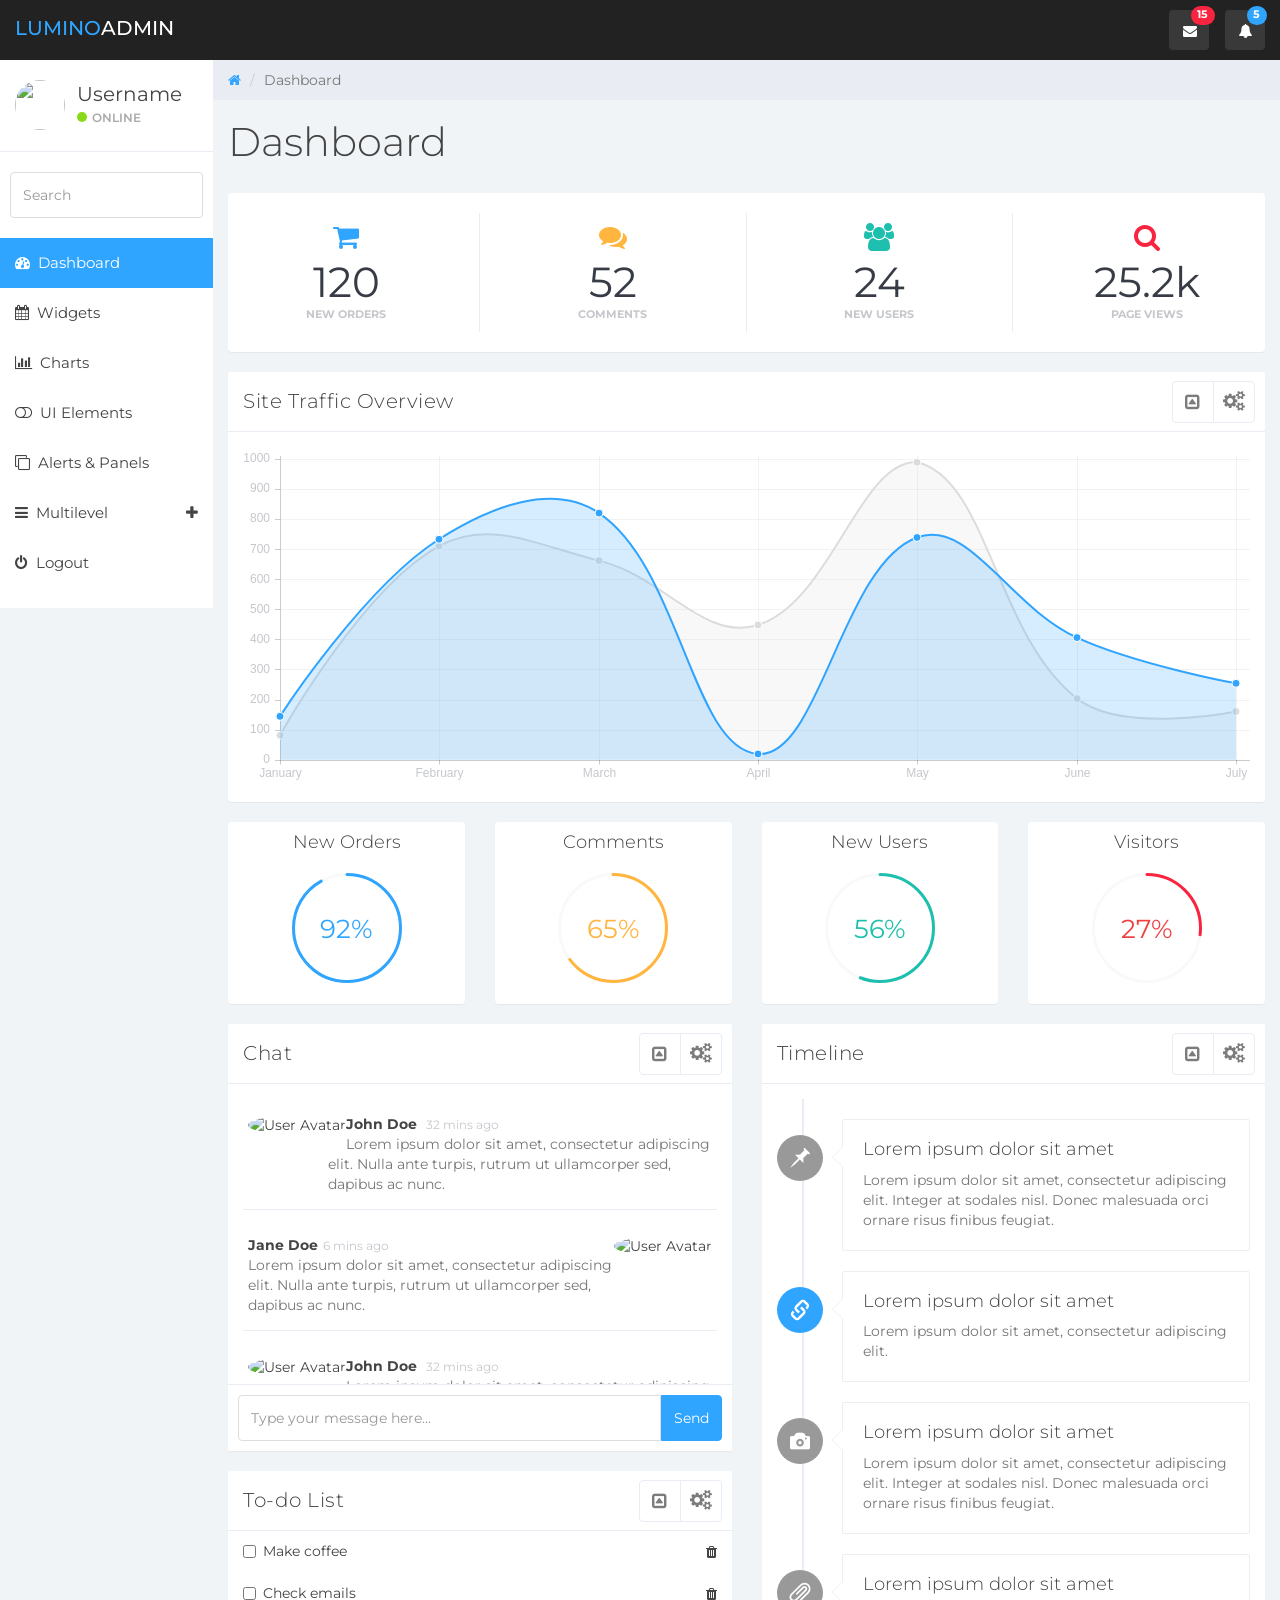
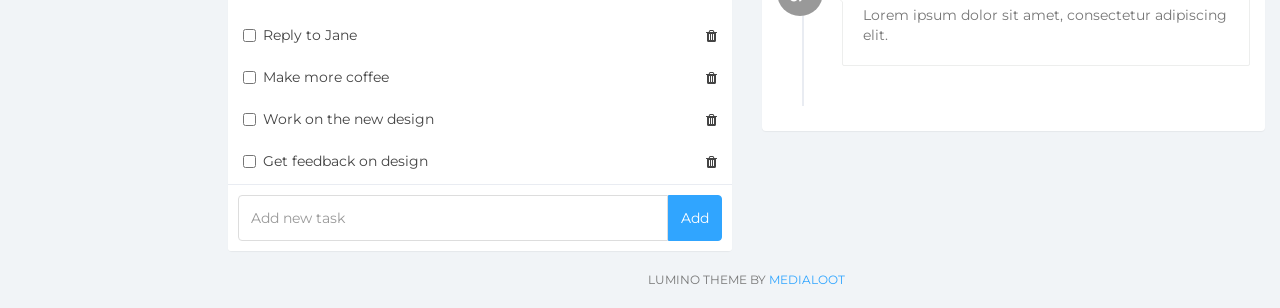
==== examples/Lumino Admin Bootstrap Template/lumino/index.html @ a5c11920 "first commit" ====
<!DOCTYPE html>
<html>
<head>
	<meta charset="utf-8">
	<meta name="viewport" content="width=device-width, initial-scale=1">
	<title>Lumino - Dashboard</title>
	<link href="css/bootstrap.min.css" rel="stylesheet">
	<link href="css/font-awesome.min.css" rel="stylesheet">
	<link href="css/datepicker3.css" rel="stylesheet">
	<link href="css/styles.css" rel="stylesheet">
	
	<!--Custom Font-->
	<link href="https://fonts.googleapis.com/css?family=Montserrat:300,300i,400,400i,500,500i,600,600i,700,700i" rel="stylesheet">
	<!--[if lt IE 9]>
	<script src="js/html5shiv.js"></script>
	<script src="js/respond.min.js"></script>
	<![endif]-->
</head>
<body>
	<nav class="navbar navbar-custom navbar-fixed-top" role="navigation">
		<div class="container-fluid">
			<div class="navbar-header">
				<button type="button" class="navbar-toggle collapsed" data-toggle="collapse" data-target="#sidebar-collapse"><span class="sr-only">Toggle navigation</span>
					<span class="icon-bar"></span>
					<span class="icon-bar"></span>
					<span class="icon-bar"></span></button>
				<a class="navbar-brand" href="#"><span>Lumino</span>Admin</a>
				<ul class="nav navbar-top-links navbar-right">
					<li class="dropdown"><a class="dropdown-toggle count-info" data-toggle="dropdown" href="#">
						<em class="fa fa-envelope"></em><span class="label label-danger">15</span>
					</a>
						<ul class="dropdown-menu dropdown-messages">
							<li>
								<div class="dropdown-messages-box"><a href="profile.html" class="pull-left">
									<img alt="image" class="img-circle" src="http://placehold.it/40/30a5ff/fff">
									</a>
									<div class="message-body"><small class="pull-right">3 mins ago</small>
										<a href="#"><strong>John Doe</strong> commented on <strong>your photo</strong>.</a>
									<br /><small class="text-muted">1:24 pm - 25/03/2015</small></div>
								</div>
							</li>
							<li class="divider"></li>
							<li>
								<div class="dropdown-messages-box"><a href="profile.html" class="pull-left">
									<img alt="image" class="img-circle" src="http://placehold.it/40/30a5ff/fff">
									</a>
									<div class="message-body"><small class="pull-right">1 hour ago</small>
										<a href="#">New message from <strong>Jane Doe</strong>.</a>
									<br /><small class="text-muted">12:27 pm - 25/03/2015</small></div>
								</div>
							</li>
							<li class="divider"></li>
							<li>
								<div class="all-button"><a href="#">
									<em class="fa fa-inbox"></em> <strong>All Messages</strong>
								</a></div>
							</li>
						</ul>
					</li>
					<li class="dropdown"><a class="dropdown-toggle count-info" data-toggle="dropdown" href="#">
						<em class="fa fa-bell"></em><span class="label label-info">5</span>
					</a>
						<ul class="dropdown-menu dropdown-alerts">
							<li><a href="#">
								<div><em class="fa fa-envelope"></em> 1 New Message
									<span class="pull-right text-muted small">3 mins ago</span></div>
							</a></li>
							<li class="divider"></li>
							<li><a href="#">
								<div><em class="fa fa-heart"></em> 12 New Likes
									<span class="pull-right text-muted small">4 mins ago</span></div>
							</a></li>
							<li class="divider"></li>
							<li><a href="#">
								<div><em class="fa fa-user"></em> 5 New Followers
									<span class="pull-right text-muted small">4 mins ago</span></div>
							</a></li>
						</ul>
					</li>
				</ul>
			</div>
		</div><!-- /.container-fluid -->
	</nav>
	<div id="sidebar-collapse" class="col-sm-3 col-lg-2 sidebar">
		<div class="profile-sidebar">
			<div class="profile-userpic">
				<img src="http://placehold.it/50/30a5ff/fff" class="img-responsive" alt="">
			</div>
			<div class="profile-usertitle">
				<div class="profile-usertitle-name">Username</div>
				<div class="profile-usertitle-status"><span class="indicator label-success"></span>Online</div>
			</div>
			<div class="clear"></div>
		</div>
		<div class="divider"></div>
		<form role="search">
			<div class="form-group">
				<input type="text" class="form-control" placeholder="Search">
			</div>
		</form>
		<ul class="nav menu">
			<li class="active"><a href="index.html"><em class="fa fa-dashboard">&nbsp;</em> Dashboard</a></li>
			<li><a href="widgets.html"><em class="fa fa-calendar">&nbsp;</em> Widgets</a></li>
			<li><a href="charts.html"><em class="fa fa-bar-chart">&nbsp;</em> Charts</a></li>
			<li><a href="elements.html"><em class="fa fa-toggle-off">&nbsp;</em> UI Elements</a></li>
			<li><a href="panels.html"><em class="fa fa-clone">&nbsp;</em> Alerts &amp; Panels</a></li>
			<li class="parent "><a data-toggle="collapse" href="#sub-item-1">
				<em class="fa fa-navicon">&nbsp;</em> Multilevel <span data-toggle="collapse" href="#sub-item-1" class="icon pull-right"><em class="fa fa-plus"></em></span>
				</a>
				<ul class="children collapse" id="sub-item-1">
					<li><a class="" href="#">
						<span class="fa fa-arrow-right">&nbsp;</span> Sub Item 1
					</a></li>
					<li><a class="" href="#">
						<span class="fa fa-arrow-right">&nbsp;</span> Sub Item 2
					</a></li>
					<li><a class="" href="#">
						<span class="fa fa-arrow-right">&nbsp;</span> Sub Item 3
					</a></li>
				</ul>
			</li>
			<li><a href="login.html"><em class="fa fa-power-off">&nbsp;</em> Logout</a></li>
		</ul>
	</div><!--/.sidebar-->
		
	<div class="col-sm-9 col-sm-offset-3 col-lg-10 col-lg-offset-2 main">
		<div class="row">
			<ol class="breadcrumb">
				<li><a href="#">
					<em class="fa fa-home"></em>
				</a></li>
				<li class="active">Dashboard</li>
			</ol>
		</div><!--/.row-->
		
		<div class="row">
			<div class="col-lg-12">
				<h1 class="page-header">Dashboard</h1>
			</div>
		</div><!--/.row-->
		
		<div class="panel panel-container">
			<div class="row">
				<div class="col-xs-6 col-md-3 col-lg-3 no-padding">
					<div class="panel panel-teal panel-widget border-right">
						<div class="row no-padding"><em class="fa fa-xl fa-shopping-cart color-blue"></em>
							<div class="large">120</div>
							<div class="text-muted">New Orders</div>
						</div>
					</div>
				</div>
				<div class="col-xs-6 col-md-3 col-lg-3 no-padding">
					<div class="panel panel-blue panel-widget border-right">
						<div class="row no-padding"><em class="fa fa-xl fa-comments color-orange"></em>
							<div class="large">52</div>
							<div class="text-muted">Comments</div>
						</div>
					</div>
				</div>
				<div class="col-xs-6 col-md-3 col-lg-3 no-padding">
					<div class="panel panel-orange panel-widget border-right">
						<div class="row no-padding"><em class="fa fa-xl fa-users color-teal"></em>
							<div class="large">24</div>
							<div class="text-muted">New Users</div>
						</div>
					</div>
				</div>
				<div class="col-xs-6 col-md-3 col-lg-3 no-padding">
					<div class="panel panel-red panel-widget ">
						<div class="row no-padding"><em class="fa fa-xl fa-search color-red"></em>
							<div class="large">25.2k</div>
							<div class="text-muted">Page Views</div>
						</div>
					</div>
				</div>
			</div><!--/.row-->
		</div>
		<div class="row">
			<div class="col-md-12">
				<div class="panel panel-default">
					<div class="panel-heading">
						Site Traffic Overview
						<ul class="pull-right panel-settings panel-button-tab-right">
							<li class="dropdown"><a class="pull-right dropdown-toggle" data-toggle="dropdown" href="#">
								<em class="fa fa-cogs"></em>
							</a>
								<ul class="dropdown-menu dropdown-menu-right">
									<li>
										<ul class="dropdown-settings">
											<li><a href="#">
												<em class="fa fa-cog"></em> Settings 1
											</a></li>
											<li class="divider"></li>
											<li><a href="#">
												<em class="fa fa-cog"></em> Settings 2
											</a></li>
											<li class="divider"></li>
											<li><a href="#">
												<em class="fa fa-cog"></em> Settings 3
											</a></li>
										</ul>
									</li>
								</ul>
							</li>
						</ul>
						<span class="pull-right clickable panel-toggle panel-button-tab-left"><em class="fa fa-toggle-up"></em></span></div>
					<div class="panel-body">
						<div class="canvas-wrapper">
							<canvas class="main-chart" id="line-chart" height="200" width="600"></canvas>
						</div>
					</div>
				</div>
			</div>
		</div><!--/.row-->
		
		<div class="row">
			<div class="col-xs-6 col-md-3">
				<div class="panel panel-default">
					<div class="panel-body easypiechart-panel">
						<h4>New Orders</h4>
						<div class="easypiechart" id="easypiechart-blue" data-percent="92" ><span class="percent">92%</span></div>
					</div>
				</div>
			</div>
			<div class="col-xs-6 col-md-3">
				<div class="panel panel-default">
					<div class="panel-body easypiechart-panel">
						<h4>Comments</h4>
						<div class="easypiechart" id="easypiechart-orange" data-percent="65" ><span class="percent">65%</span></div>
					</div>
				</div>
			</div>
			<div class="col-xs-6 col-md-3">
				<div class="panel panel-default">
					<div class="panel-body easypiechart-panel">
						<h4>New Users</h4>
						<div class="easypiechart" id="easypiechart-teal" data-percent="56" ><span class="percent">56%</span></div>
					</div>
				</div>
			</div>
			<div class="col-xs-6 col-md-3">
				<div class="panel panel-default">
					<div class="panel-body easypiechart-panel">
						<h4>Visitors</h4>
						<div class="easypiechart" id="easypiechart-red" data-percent="27" ><span class="percent">27%</span></div>
					</div>
				</div>
			</div>
		</div><!--/.row-->
		
		<div class="row">
			<div class="col-md-6">
				<div class="panel panel-default chat">
					<div class="panel-heading">
						Chat
						<ul class="pull-right panel-settings panel-button-tab-right">
							<li class="dropdown"><a class="pull-right dropdown-toggle" data-toggle="dropdown" href="#">
								<em class="fa fa-cogs"></em>
							</a>
								<ul class="dropdown-menu dropdown-menu-right">
									<li>
										<ul class="dropdown-settings">
											<li><a href="#">
												<em class="fa fa-cog"></em> Settings 1
											</a></li>
											<li class="divider"></li>
											<li><a href="#">
												<em class="fa fa-cog"></em> Settings 2
											</a></li>
											<li class="divider"></li>
											<li><a href="#">
												<em class="fa fa-cog"></em> Settings 3
											</a></li>
										</ul>
									</li>
								</ul>
							</li>
						</ul>
						<span class="pull-right clickable panel-toggle panel-button-tab-left"><em class="fa fa-toggle-up"></em></span></div>
					<div class="panel-body">
						<ul>
							<li class="left clearfix"><span class="chat-img pull-left">
								<img src="http://placehold.it/60/30a5ff/fff" alt="User Avatar" class="img-circle" />
								</span>
								<div class="chat-body clearfix">
									<div class="header"><strong class="primary-font">John Doe</strong> <small class="text-muted">32 mins ago</small></div>
									<p>Lorem ipsum dolor sit amet, consectetur adipiscing elit. Nulla ante turpis, rutrum ut ullamcorper sed, dapibus ac nunc.</p>
								</div>
							</li>
							<li class="right clearfix"><span class="chat-img pull-right">
								<img src="http://placehold.it/60/dde0e6/5f6468" alt="User Avatar" class="img-circle" />
								</span>
								<div class="chat-body clearfix">
									<div class="header"><strong class="pull-left primary-font">Jane Doe</strong> <small class="text-muted">6 mins ago</small></div>
									<p>Lorem ipsum dolor sit amet, consectetur adipiscing elit. Nulla ante turpis, rutrum ut ullamcorper sed, dapibus ac nunc.</p>
								</div>
							</li>
							<li class="left clearfix"><span class="chat-img pull-left">
								<img src="http://placehold.it/60/30a5ff/fff" alt="User Avatar" class="img-circle" />
								</span>
								<div class="chat-body clearfix">
									<div class="header"><strong class="primary-font">John Doe</strong> <small class="text-muted">32 mins ago</small></div>
									<p>Lorem ipsum dolor sit amet, consectetur adipiscing elit. Nulla ante turpis, rutrum ut ullamcorper sed, dapibus ac nunc.</p>
								</div>
							</li>
						</ul>
					</div>
					<div class="panel-footer">
						<div class="input-group">
							<input id="btn-input" type="text" class="form-control input-md" placeholder="Type your message here..." /><span class="input-group-btn">
								<button class="btn btn-primary btn-md" id="btn-chat">Send</button>
						</span></div>
					</div>
				</div>
				<div class="panel panel-default">
					<div class="panel-heading">
						To-do List
						<ul class="pull-right panel-settings panel-button-tab-right">
							<li class="dropdown"><a class="pull-right dropdown-toggle" data-toggle="dropdown" href="#">
								<em class="fa fa-cogs"></em>
							</a>
								<ul class="dropdown-menu dropdown-menu-right">
									<li>
										<ul class="dropdown-settings">
											<li><a href="#">
												<em class="fa fa-cog"></em> Settings 1
											</a></li>
											<li class="divider"></li>
											<li><a href="#">
												<em class="fa fa-cog"></em> Settings 2
											</a></li>
											<li class="divider"></li>
											<li><a href="#">
												<em class="fa fa-cog"></em> Settings 3
											</a></li>
										</ul>
									</li>
								</ul>
							</li>
						</ul>
						<span class="pull-right clickable panel-toggle panel-button-tab-left"><em class="fa fa-toggle-up"></em></span></div>
					<div class="panel-body">
						<ul class="todo-list">
							<li class="todo-list-item">
								<div class="checkbox">
									<input type="checkbox" id="checkbox-1" />
									<label for="checkbox-1">Make coffee</label>
								</div>
								<div class="pull-right action-buttons"><a href="#" class="trash">
									<em class="fa fa-trash"></em>
								</a></div>
							</li>
							<li class="todo-list-item">
								<div class="checkbox">
									<input type="checkbox" id="checkbox-2" />
									<label for="checkbox-2">Check emails</label>
								</div>
								<div class="pull-right action-buttons"><a href="#" class="trash">
									<em class="fa fa-trash"></em>
								</a></div>
							</li>
							<li class="todo-list-item">
								<div class="checkbox">
									<input type="checkbox" id="checkbox-3" />
									<label for="checkbox-3">Reply to Jane</label>
								</div>
								<div class="pull-right action-buttons"><a href="#" class="trash">
									<em class="fa fa-trash"></em>
								</a></div>
							</li>
							<li class="todo-list-item">
								<div class="checkbox">
									<input type="checkbox" id="checkbox-4" />
									<label for="checkbox-4">Make more coffee</label>
								</div>
								<div class="pull-right action-buttons"><a href="#" class="trash">
									<em class="fa fa-trash"></em>
								</a></div>
							</li>
							<li class="todo-list-item">
								<div class="checkbox">
									<input type="checkbox" id="checkbox-5" />
									<label for="checkbox-5">Work on the new design</label>
								</div>
								<div class="pull-right action-buttons"><a href="#" class="trash">
									<em class="fa fa-trash"></em>
								</a></div>
							</li>
							<li class="todo-list-item">
								<div class="checkbox">
									<input type="checkbox" id="checkbox-6" />
									<label for="checkbox-6">Get feedback on design</label>
								</div>
								<div class="pull-right action-buttons"><a href="#" class="trash">
									<em class="fa fa-trash"></em>
								</a></div>
							</li>
						</ul>
					</div>
					<div class="panel-footer">
						<div class="input-group">
							<input id="btn-input" type="text" class="form-control input-md" placeholder="Add new task" /><span class="input-group-btn">
								<button class="btn btn-primary btn-md" id="btn-todo">Add</button>
						</span></div>
					</div>
				</div>
			</div><!--/.col-->
			
			
			<div class="col-md-6">
				<div class="panel panel-default ">
					<div class="panel-heading">
						Timeline
						<ul class="pull-right panel-settings panel-button-tab-right">
							<li class="dropdown"><a class="pull-right dropdown-toggle" data-toggle="dropdown" href="#">
								<em class="fa fa-cogs"></em>
							</a>
								<ul class="dropdown-menu dropdown-menu-right">
									<li>
										<ul class="dropdown-settings">
											<li><a href="#">
												<em class="fa fa-cog"></em> Settings 1
											</a></li>
											<li class="divider"></li>
											<li><a href="#">
												<em class="fa fa-cog"></em> Settings 2
											</a></li>
											<li class="divider"></li>
											<li><a href="#">
												<em class="fa fa-cog"></em> Settings 3
											</a></li>
										</ul>
									</li>
								</ul>
							</li>
						</ul>
						<span class="pull-right clickable panel-toggle panel-button-tab-left"><em class="fa fa-toggle-up"></em></span></div>
					<div class="panel-body timeline-container">
						<ul class="timeline">
							<li>
								<div class="timeline-badge"><em class="glyphicon glyphicon-pushpin"></em></div>
								<div class="timeline-panel">
									<div class="timeline-heading">
										<h4 class="timeline-title">Lorem ipsum dolor sit amet</h4>
									</div>
									<div class="timeline-body">
										<p>Lorem ipsum dolor sit amet, consectetur adipiscing elit. Integer at sodales nisl. Donec malesuada orci ornare risus finibus feugiat.</p>
									</div>
								</div>
							</li>
							<li>
								<div class="timeline-badge primary"><em class="glyphicon glyphicon-link"></em></div>
								<div class="timeline-panel">
									<div class="timeline-heading">
										<h4 class="timeline-title">Lorem ipsum dolor sit amet</h4>
									</div>
									<div class="timeline-body">
										<p>Lorem ipsum dolor sit amet, consectetur adipiscing elit.</p>
									</div>
								</div>
							</li>
							<li>
								<div class="timeline-badge"><em class="glyphicon glyphicon-camera"></em></div>
								<div class="timeline-panel">
									<div class="timeline-heading">
										<h4 class="timeline-title">Lorem ipsum dolor sit amet</h4>
									</div>
									<div class="timeline-body">
										<p>Lorem ipsum dolor sit amet, consectetur adipiscing elit. Integer at sodales nisl. Donec malesuada orci ornare risus finibus feugiat.</p>
									</div>
								</div>
							</li>
							<li>
								<div class="timeline-badge"><em class="glyphicon glyphicon-paperclip"></em></div>
								<div class="timeline-panel">
									<div class="timeline-heading">
										<h4 class="timeline-title">Lorem ipsum dolor sit amet</h4>
									</div>
									<div class="timeline-body">
										<p>Lorem ipsum dolor sit amet, consectetur adipiscing elit.</p>
									</div>
								</div>
							</li>
						</ul>
					</div>
				</div>
			</div><!--/.col-->
			<div class="col-sm-12">
				<p class="back-link">Lumino Theme by <a href="https://www.medialoot.com">Medialoot</a></p>
			</div>
		</div><!--/.row-->
	</div>	<!--/.main-->
	
	<script src="js/jquery-1.11.1.min.js"></script>
	<script src="js/bootstrap.min.js"></script>
	<script src="js/chart.min.js"></script>
	<script src="js/chart-data.js"></script>
	<script src="js/easypiechart.js"></script>
	<script src="js/easypiechart-data.js"></script>
	<script src="js/bootstrap-datepicker.js"></script>
	<script src="js/custom.js"></script>
	<script>
		window.onload = function () {
	var chart1 = document.getElementById("line-chart").getContext("2d");
	window.myLine = new Chart(chart1).Line(lineChartData, {
	responsive: true,
	scaleLineColor: "rgba(0,0,0,.2)",
	scaleGridLineColor: "rgba(0,0,0,.05)",
	scaleFontColor: "#c5c7cc"
	});
};
	</script>
		
</body>
</html>
---- examples/Lumino Admin Bootstrap Template/lumino/css/datepicker3.css ----
/*!
 * Datepicker for Bootstrap
 *
 * Copyright 2012 Stefan Petre
 * Improvements by Andrew Rowls
 * Licensed under the Apache License v2.0
 * http://www.apache.org/licenses/LICENSE-2.0
 *
 */
.datepicker {
  padding: 4px;
  border-radius: 4px;
  direction: ltr;
  /*.dow {
		border-top: 1px solid #ddd !important;
	}*/
}
.datepicker-inline {
  width: 220px;
}
.datepicker.datepicker-rtl {
  direction: rtl;
}
.datepicker.datepicker-rtl table tr td span {
  float: right;
}
.datepicker-dropdown {
  top: 0;
  left: 0;
}
.datepicker-dropdown:before {
  content: '';
  display: inline-block;
  border-left: 7px solid transparent;
  border-right: 7px solid transparent;
  border-bottom: 7px solid #ccc;
  border-top: 0;
  border-bottom-color: rgba(0, 0, 0, 0.2);
  position: absolute;
}
.datepicker-dropdown:after {
  content: '';
  display: inline-block;
  border-left: 6px solid transparent;
  border-right: 6px solid transparent;
  border-bottom: 6px solid #fff;
  border-top: 0;
  position: absolute;
}
.datepicker-dropdown.datepicker-orient-left:before {
  left: 6px;
}
.datepicker-dropdown.datepicker-orient-left:after {
  left: 7px;
}
.datepicker-dropdown.datepicker-orient-right:before {
  right: 6px;
}
.datepicker-dropdown.datepicker-orient-right:after {
  right: 7px;
}
.datepicker-dropdown.datepicker-orient-top:before {
  top: -7px;
}
.datepicker-dropdown.datepicker-orient-top:after {
  top: -6px;
}
.datepicker-dropdown.datepicker-orient-bottom:before {
  bottom: -7px;
  border-bottom: 0;
  border-top: 7px solid #999;
}
.datepicker-dropdown.datepicker-orient-bottom:after {
  bottom: -6px;
  border-bottom: 0;
  border-top: 6px solid #fff;
}
.datepicker > div {
  display: none;
}
.datepicker.days div.datepicker-days {
  display: block;
}
.datepicker.months div.datepicker-months {
  display: block;
}
.datepicker.years div.datepicker-years {
  display: block;
}
.datepicker table {
  margin: 0;
  -webkit-touch-callout: none;
  -webkit-user-select: none;
  -khtml-user-select: none;
  -moz-user-select: none;
  -ms-user-select: none;
  user-select: none;
}
.datepicker table tr td,
.datepicker table tr th {
  text-align: center;
  width: 30px;
  height: 30px;
  border-radius: 4px;
  border: none;
}
.table-striped .datepicker table tr td,
.table-striped .datepicker table tr th {
  background-color: transparent;
}
.datepicker table tr td.day:hover,
.datepicker table tr td.day.focused {
  background: #eeeeee;
  cursor: pointer;
}
.datepicker table tr td.old,
.datepicker table tr td.new {
  color: #999999;
}
.datepicker table tr td.disabled,
.datepicker table tr td.disabled:hover {
  background: none;
  color: #999999;
  cursor: default;
}
.datepicker table tr td.today,
.datepicker table tr td.today:hover,
.datepicker table tr td.today.disabled,
.datepicker table tr td.today.disabled:hover {
  color: #000000;
  background-color: #ffdb99;
  border-color: #ffb733;
}
.datepicker table tr td.today:hover,
.datepicker table tr td.today:hover:hover,
.datepicker table tr td.today.disabled:hover,
.datepicker table tr td.today.disabled:hover:hover,
.datepicker table tr td.today:focus,
.datepicker table tr td.today:hover:focus,
.datepicker table tr td.today.disabled:focus,
.datepicker table tr td.today.disabled:hover:focus,
.datepicker table tr td.today:active,
.datepicker table tr td.today:hover:active,
.datepicker table tr td.today.disabled:active,
.datepicker table tr td.today.disabled:hover:active,
.datepicker table tr td.today.active,
.datepicker table tr td.today:hover.active,
.datepicker table tr td.today.disabled.active,
.datepicker table tr td.today.disabled:hover.active,
.open .dropdown-toggle.datepicker table tr td.today,
.open .dropdown-toggle.datepicker table tr td.today:hover,
.open .dropdown-toggle.datepicker table tr td.today.disabled,
.open .dropdown-toggle.datepicker table tr td.today.disabled:hover {
  color: #000000;
  background-color: #ffcd70;
  border-color: #f59e00;
}
.datepicker table tr td.today:active,
.datepicker table tr td.today:hover:active,
.datepicker table tr td.today.disabled:active,
.datepicker table tr td.today.disabled:hover:active,
.datepicker table tr td.today.active,
.datepicker table tr td.today:hover.active,
.datepicker table tr td.today.disabled.active,
.datepicker table tr td.today.disabled:hover.active,
.open .dropdown-toggle.datepicker table tr td.today,
.open .dropdown-toggle.datepicker table tr td.today:hover,
.open .dropdown-toggle.datepicker table tr td.today.disabled,
.open .dropdown-toggle.datepicker table tr td.today.disabled:hover {
  background-image: none;
}
.datepicker table tr td.today.disabled,
.datepicker table tr td.today:hover.disabled,
.datepicker table tr td.today.disabled.disabled,
.datepicker table tr td.today.disabled:hover.disabled,
.datepicker table tr td.today[disabled],
.datepicker table tr td.today:hover[disabled],
.datepicker table tr td.today.disabled[disabled],
.datepicker table tr td.today.disabled:hover[disabled],
fieldset[disabled] .datepicker table tr td.today,
fieldset[disabled] .datepicker table tr td.today:hover,
fieldset[disabled] .datepicker table tr td.today.disabled,
fieldset[disabled] .datepicker table tr td.today.disabled:hover,
.datepicker table tr td.today.disabled:hover,
.datepicker table tr td.today:hover.disabled:hover,
.datepicker table tr td.today.disabled.disabled:hover,
.datepicker table tr td.today.disabled:hover.disabled:hover,
.datepicker table tr td.today[disabled]:hover,
.datepicker table tr td.today:hover[disabled]:hover,
.datepicker table tr td.today.disabled[disabled]:hover,
.datepicker table tr td.today.disabled:hover[disabled]:hover,
fieldset[disabled] .datepicker table tr td.today:hover,
fieldset[disabled] .datepicker table tr td.today:hover:hover,
fieldset[disabled] .datepicker table tr td.today.disabled:hover,
fieldset[disabled] .datepicker table tr td.today.disabled:hover:hover,
.datepicker table tr td.today.disabled:focus,
.datepicker table tr td.today:hover.disabled:focus,
.datepicker table tr td.today.disabled.disabled:focus,
.datepicker table tr td.today.disabled:hover.disabled:focus,
.datepicker table tr td.today[disabled]:focus,
.datepicker table tr td.today:hover[disabled]:focus,
.datepicker table tr td.today.disabled[disabled]:focus,
.datepicker table tr td.today.disabled:hover[disabled]:focus,
fieldset[disabled] .datepicker table tr td.today:focus,
fieldset[disabled] .datepicker table tr td.today:hover:focus,
fieldset[disabled] .datepicker table tr td.today.disabled:focus,
fieldset[disabled] .datepicker table tr td.today.disabled:hover:focus,
.datepicker table tr td.today.disabled:active,
.datepicker table tr td.today:hover.disabled:active,
.datepicker table tr td.today.disabled.disabled:active,
.datepicker table tr td.today.disabled:hover.disabled:active,
.datepicker table tr td.today[disabled]:active,
.datepicker table tr td.today:hover[disabled]:active,
.datepicker table tr td.today.disabled[disabled]:active,
.datepicker table tr td.today.disabled:hover[disabled]:active,
fieldset[disabled] .datepicker table tr td.today:active,
fieldset[disabled] .datepicker table tr td.today:hover:active,
fieldset[disabled] .datepicker table tr td.today.disabled:active,
fieldset[disabled] .datepicker table tr td.today.disabled:hover:active,
.datepicker table tr td.today.disabled.active,
.datepicker table tr td.today:hover.disabled.active,
.datepicker table tr td.today.disabled.disabled.active,
.datepicker table tr td.today.disabled:hover.disabled.active,
.datepicker table tr td.today[disabled].active,
.datepicker table tr td.today:hover[disabled].active,
.datepicker table tr td.today.disabled[disabled].active,
.datepicker table tr td.today.disabled:hover[disabled].active,
fieldset[disabled] .datepicker table tr td.today.active,
fieldset[disabled] .datepicker table tr td.today:hover.active,
fieldset[disabled] .datepicker table tr td.today.disabled.active,
fieldset[disabled] .datepicker table tr td.today.disabled:hover.active {
  background-color: #ffdb99;
  border-color: #ffb733;
}
.datepicker table tr td.today:hover:hover {
  color: #000;
}
.datepicker table tr td.today.active:hover {
  color: #fff;
}
.datepicker table tr td.range,
.datepicker table tr td.range:hover,
.datepicker table tr td.range.disabled,
.datepicker table tr td.range.disabled:hover {
  background: #eeeeee;
  border-radius: 0;
}
.datepicker table tr td.range.today,
.datepicker table tr td.range.today:hover,
.datepicker table tr td.range.today.disabled,
.datepicker table tr td.range.today.disabled:hover {
  color: #000000;
  background-color: #f7ca77;
  border-color: #f1a417;
  border-radius: 0;
}
.datepicker table tr td.range.today:hover,
.datepicker table tr td.range.today:hover:hover,
.datepicker table tr td.range.today.disabled:hover,
.datepicker table tr td.range.today.disabled:hover:hover,
.datepicker table tr td.range.today:focus,
.datepicker table tr td.range.today:hover:focus,
.datepicker table tr td.range.today.disabled:focus,
.datepicker table tr td.range.today.disabled:hover:focus,
.datepicker table tr td.range.today:active,
.datepicker table tr td.range.today:hover:active,
.datepicker table tr td.range.today.disabled:active,
.datepicker table tr td.range.today.disabled:hover:active,
.datepicker table tr td.range.today.active,
.datepicker table tr td.range.today:hover.active,
.datepicker table tr td.range.today.disabled.active,
.datepicker table tr td.range.today.disabled:hover.active,
.open .dropdown-toggle.datepicker table tr td.range.today,
.open .dropdown-toggle.datepicker table tr td.range.today:hover,
.open .dropdown-toggle.datepicker table tr td.range.today.disabled,
.open .dropdown-toggle.datepicker table tr td.range.today.disabled:hover {
  color: #000000;
  background-color: #f4bb51;
  border-color: #bf800c;
}
.datepicker table tr td.range.today:active,
.datepicker table tr td.range.today:hover:active,
.datepicker table tr td.range.today.disabled:active,
.datepicker table tr td.range.today.disabled:hover:active,
.datepicker table tr td.range.today.active,
.datepicker table tr td.range.today:hover.active,
.datepicker table tr td.range.today.disabled.active,
.datepicker table tr td.range.today.disabled:hover.active,
.open .dropdown-toggle.datepicker table tr td.range.today,
.open .dropdown-toggle.datepicker table tr td.range.today:hover,
.open .dropdown-toggle.datepicker table tr td.range.today.disabled,
.open .dropdown-toggle.datepicker table tr td.range.today.disabled:hover {
  background-image: none;
}
.datepicker table tr td.range.today.disabled,
.datepicker table tr td.range.today:hover.disabled,
.datepicker table tr td.range.today.disabled.disabled,
.datepicker table tr td.range.today.disabled:hover.disabled,
.datepicker table tr td.range.today[disabled],
.datepicker table tr td.range.today:hover[disabled],
.datepicker table tr td.range.today.disabled[disabled],
.datepicker table tr td.range.today.disabled:hover[disabled],
fieldset[disabled] .datepicker table tr td.range.today,
fieldset[disabled] .datepicker table tr td.range.today:hover,
fieldset[disabled] .datepicker table tr td.range.today.disabled,
fieldset[disabled] .datepicker table tr td.range.today.disabled:hover,
.datepicker table tr td.range.today.disabled:hover,
.datepicker table tr td.range.today:hover.disabled:hover,
.datepicker table tr td.range.today.disabled.disabled:hover,
.datepicker table tr td.range.today.disabled:hover.disabled:hover,
.datepicker table tr td.range.today[disabled]:hover,
.datepicker table tr td.range.today:hover[disabled]:hover,
.datepicker table tr td.range.today.disabled[disabled]:hover,
.datepicker table tr td.range.today.disabled:hover[disabled]:hover,
fieldset[disabled] .datepicker table tr td.range.today:hover,
fieldset[disabled] .datepicker table tr td.range.today:hover:hover,
fieldset[disabled] .datepicker table tr td.range.today.disabled:hover,
fieldset[disabled] .datepicker table tr td.range.today.disabled:hover:hover,
.datepicker table tr td.range.today.disabled:focus,
.datepicker table tr td.range.today:hover.disabled:focus,
.datepicker table tr td.range.today.disabled.disabled:focus,
.datepicker table tr td.range.today.disabled:hover.disabled:focus,
.datepicker table tr td.range.today[disabled]:focus,
.datepicker table tr td.range.today:hover[disabled]:focus,
.datepicker table tr td.range.today.disabled[disabled]:focus,
.datepicker table tr td.range.today.disabled:hover[disabled]:focus,
fieldset[disabled] .datepicker table tr td.range.today:focus,
fieldset[disabled] .datepicker table tr td.range.today:hover:focus,
fieldset[disabled] .datepicker table tr td.range.today.disabled:focus,
fieldset[disabled] .datepicker table tr td.range.today.disabled:hover:focus,
.datepicker table tr td.range.today.disabled:active,
.datepicker table tr td.range.today:hover.disabled:active,
.datepicker table tr td.range.today.disabled.disabled:active,
.datepicker table tr td.range.today.disabled:hover.disabled:active,
.datepicker table tr td.range.today[disabled]:active,
.datepicker table tr td.range.today:hover[disabled]:active,
.datepicker table tr td.range.today.disabled[disabled]:active,
.datepicker table tr td.range.today.disabled:hover[disabled]:active,
fieldset[disabled] .datepicker table tr td.range.today:active,
fieldset[disabled] .datepicker table tr td.range.today:hover:active,
fieldset[disabled] .datepicker table tr td.range.today.disabled:active,
fieldset[disabled] .datepicker table tr td.range.today.disabled:hover:active,
.datepicker table tr td.range.today.disabled.active,
.datepicker table tr td.range.today:hover.disabled.active,
.datepicker table tr td.range.today.disabled.disabled.active,
.datepicker table tr td.range.today.disabled:hover.disabled.active,
.datepicker table tr td.range.today[disabled].active,
.datepicker table tr td.range.today:hover[disabled].active,
.datepicker table tr td.range.today.disabled[disabled].active,
.datepicker table tr td.range.today.disabled:hover[disabled].active,
fieldset[disabled] .datepicker table tr td.range.today.active,
fieldset[disabled] .datepicker table tr td.range.today:hover.active,
fieldset[disabled] .datepicker table tr td.range.today.disabled.active,
fieldset[disabled] .datepicker table tr td.range.today.disabled:hover.active {
  background-color: #f7ca77;
  border-color: #f1a417;
}
.datepicker table tr td.selected,
.datepicker table tr td.selected:hover,
.datepicker table tr td.selected.disabled,
.datepicker table tr td.selected.disabled:hover {
  color: #ffffff;
  background-color: #999999;
  border-color: #555555;
  text-shadow: 0 -1px 0 rgba(0, 0, 0, 0.25);
}
.datepicker table tr td.selected:hover,
.datepicker table tr td.selected:hover:hover,
.datepicker table tr td.selected.disabled:hover,
.datepicker table tr td.selected.disabled:hover:hover,
.datepicker table tr td.selected:focus,
.datepicker table tr td.selected:hover:focus,
.datepicker table tr td.selected.disabled:focus,
.datepicker table tr td.selected.disabled:hover:focus,
.datepicker table tr td.selected:active,
.datepicker table tr td.selected:hover:active,
.datepicker table tr td.selected.disabled:active,
.datepicker table tr td.selected.disabled:hover:active,
.datepicker table tr td.selected.active,
.datepicker table tr td.selected:hover.active,
.datepicker table tr td.selected.disabled.active,
.datepicker table tr td.selected.disabled:hover.active,
.open .dropdown-toggle.datepicker table tr td.selected,
.open .dropdown-toggle.datepicker table tr td.selected:hover,
.open .dropdown-toggle.datepicker table tr td.selected.disabled,
.open .dropdown-toggle.datepicker table tr td.selected.disabled:hover {
  color: #ffffff;
  background-color: #858585;
  border-color: #373737;
}
.datepicker table tr td.selected:active,
.datepicker table tr td.selected:hover:active,
.datepicker table tr td.selected.disabled:active,
.datepicker table tr td.selected.disabled:hover:active,
.datepicker table tr td.selected.active,
.datepicker table tr td.selected:hover.active,
.datepicker table tr td.selected.disabled.active,
.datepicker table tr td.selected.disabled:hover.active,
.open .dropdown-toggle.datepicker table tr td.selected,
.open .dropdown-toggle.datepicker table tr td.selected:hover,
.open .dropdown-toggle.datepicker table tr td.selected.disabled,
.open .dropdown-toggle.datepicker table tr td.selected.disabled:hover {
  background-image: none;
}
.datepicker table tr td.selected.disabled,
.datepicker table tr td.selected:hover.disabled,
.datepicker table tr td.selected.disabled.disabled,
.datepicker table tr td.selected.disabled:hover.disabled,
.datepicker table tr td.selected[disabled],
.datepicker table tr td.selected:hover[disabled],
.datepicker table tr td.selected.disabled[disabled],
.datepicker table tr td.selected.disabled:hover[disabled],
fieldset[disabled] .datepicker table tr td.selected,
fieldset[disabled] .datepicker table tr td.selected:hover,
fieldset[disabled] .datepicker table tr td.selected.disabled,
fieldset[disabled] .datepicker table tr td.selected.disabled:hover,
.datepicker table tr td.selected.disabled:hover,
.datepicker table tr td.selected:hover.disabled:hover,
.datepicker table tr td.selected.disabled.disabled:hover,
.datepicker table tr td.selected.disabled:hover.disabled:hover,
.datepicker table tr td.selected[disabled]:hover,
.datepicker table tr td.selected:hover[disabled]:hover,
.datepicker table tr td.selected.disabled[disabled]:hover,
.datepicker table tr td.selected.disabled:hover[disabled]:hover,
fieldset[disabled] .datepicker table tr td.selected:hover,
fieldset[disabled] .datepicker table tr td.selected:hover:hover,
fieldset[disabled] .datepicker table tr td.selected.disabled:hover,
fieldset[disabled] .datepicker table tr td.selected.disabled:hover:hover,
.datepicker table tr td.selected.disabled:focus,
.datepicker table tr td.selected:hover.disabled:focus,
.datepicker table tr td.selected.disabled.disabled:focus,
.datepicker table tr td.selected.disabled:hover.disabled:focus,
.datepicker table tr td.selected[disabled]:focus,
.datepicker table tr td.selected:hover[disabled]:focus,
.datepicker table tr td.selected.disabled[disabled]:focus,
.datepicker table tr td.selected.disabled:hover[disabled]:focus,
fieldset[disabled] .datepicker table tr td.selected:focus,
fieldset[disabled] .datepicker table tr td.selected:hover:focus,
fieldset[disabled] .datepicker table tr td.selected.disabled:focus,
fieldset[disabled] .datepicker table tr td.selected.disabled:hover:focus,
.datepicker table tr td.selected.disabled:active,
.datepicker table tr td.selected:hover.disabled:active,
.datepicker table tr td.selected.disabled.disabled:active,
.datepicker table tr td.selected.disabled:hover.disabled:active,
.datepicker table tr td.selected[disabled]:active,
.datepicker table tr td.selected:hover[disabled]:active,
.datepicker table tr td.selected.disabled[disabled]:active,
.datepicker table tr td.selected.disabled:hover[disabled]:active,
fieldset[disabled] .datepicker table tr td.selected:active,
fieldset[disabled] .datepicker table tr td.selected:hover:active,
fieldset[disabled] .datepicker table tr td.selected.disabled:active,
fieldset[disabled] .datepicker table tr td.selected.disabled:hover:active,
.datepicker table tr td.selected.disabled.active,
.datepicker table tr td.selected:hover.disabled.active,
.datepicker table tr td.selected.disabled.disabled.active,
.datepicker table tr td.selected.disabled:hover.disabled.active,
.datepicker table tr td.selected[disabled].active,
.datepicker table tr td.selected:hover[disabled].active,
.datepicker table tr td.selected.disabled[disabled].active,
.datepicker table tr td.selected.disabled:hover[disabled].active,
fieldset[disabled] .datepicker table tr td.selected.active,
fieldset[disabled] .datepicker table tr td.selected:hover.active,
fieldset[disabled] .datepicker table tr td.selected.disabled.active,
fieldset[disabled] .datepicker table tr td.selected.disabled:hover.active {
  background-color: #999999;
  border-color: #555555;
}
.datepicker table tr td.active,
.datepicker table tr td.active:hover,
.datepicker table tr td.active.disabled,
.datepicker table tr td.active.disabled:hover {
  color: #ffffff;
  background-color: #428bca;
  border-color: #357ebd;
  text-shadow: 0 -1px 0 rgba(0, 0, 0, 0.25);
}
.datepicker table tr td.active:hover,
.datepicker table tr td.active:hover:hover,
.datepicker table tr td.active.disabled:hover,
.datepicker table tr td.active.disabled:hover:hover,
.datepicker table tr td.active:focus,
.datepicker table tr td.active:hover:focus,
.datepicker table tr td.active.disabled:focus,
.datepicker table tr td.active.disabled:hover:focus,
.datepicker table tr td.active:active,
.datepicker table tr td.active:hover:active,
.datepicker table tr td.active.disabled:active,
.datepicker table tr td.active.disabled:hover:active,
.datepicker table tr td.active.active,
.datepicker table tr td.active:hover.active,
.datepicker table tr td.active.disabled.active,
.datepicker table tr td.active.disabled:hover.active,
.open .dropdown-toggle.datepicker table tr td.active,
.open .dropdown-toggle.datepicker table tr td.active:hover,
.open .dropdown-toggle.datepicker table tr td.active.disabled,
.open .dropdown-toggle.datepicker table tr td.active.disabled:hover {
  color: #ffffff;
  background-color: #3276b1;
  border-color: #285e8e;
}
.datepicker table tr td.active:active,
.datepicker table tr td.active:hover:active,
.datepicker table tr td.active.disabled:active,
.datepicker table tr td.active.disabled:hover:active,
.datepicker table tr td.active.active,
.datepicker table tr td.active:hover.active,
.datepicker table tr td.active.disabled.active,
.datepicker table tr td.active.disabled:hover.active,
.open .dropdown-toggle.datepicker table tr td.active,
.open .dropdown-toggle.datepicker table tr td.active:hover,
.open .dropdown-toggle.datepicker table tr td.active.disabled,
.open .dropdown-toggle.datepicker table tr td.active.disabled:hover {
  background-image: none;
}
.datepicker table tr td.active.disabled,
.datepicker table tr td.active:hover.disabled,
.datepicker table tr td.active.disabled.disabled,
.datepicker table tr td.active.disabled:hover.disabled,
.datepicker table tr td.active[disabled],
.datepicker table tr td.active:hover[disabled],
.datepicker table tr td.active.disabled[disabled],
.datepicker table tr td.active.disabled:hover[disabled],
fieldset[disabled] .datepicker table tr td.active,
fieldset[disabled] .datepicker table tr td.active:hover,
fieldset[disabled] .datepicker table tr td.active.disabled,
fieldset[disabled] .datepicker table tr td.active.disabled:hover,
.datepicker table tr td.active.disabled:hover,
.datepicker table tr td.active:hover.disabled:hover,
.datepicker table tr td.active.disabled.disabled:hover,
.datepicker table tr td.active.disabled:hover.disabled:hover,
.datepicker table tr td.active[disabled]:hover,
.datepicker table tr td.active:hover[disabled]:hover,
.datepicker table tr td.active.disabled[disabled]:hover,
.datepicker table tr td.active.disabled:hover[disabled]:hover,
fieldset[disabled] .datepicker table tr td.active:hover,
fieldset[disabled] .datepicker table tr td.active:hover:hover,
fieldset[disabled] .datepicker table tr td.active.disabled:hover,
fieldset[disabled] .datepicker table tr td.active.disabled:hover:hover,
.datepicker table tr td.active.disabled:focus,
.datepicker table tr td.active:hover.disabled:focus,
.datepicker table tr td.active.disabled.disabled:focus,
.datepicker table tr td.active.disabled:hover.disabled:focus,
.datepicker table tr td.active[disabled]:focus,
.datepicker table tr td.active:hover[disabled]:focus,
.datepicker table tr td.active.disabled[disabled]:focus,
.datepicker table tr td.active.disabled:hover[disabled]:focus,
fieldset[disabled] .datepicker table tr td.active:focus,
fieldset[disabled] .datepicker table tr td.active:hover:focus,
fieldset[disabled] .datepicker table tr td.active.disabled:focus,
fieldset[disabled] .datepicker table tr td.active.disabled:hover:focus,
.datepicker table tr td.active.disabled:active,
.datepicker table tr td.active:hover.disabled:active,
.datepicker table tr td.active.disabled.disabled:active,
.datepicker table tr td.active.disabled:hover.disabled:active,
.datepicker table tr td.active[disabled]:active,
.datepicker table tr td.active:hover[disabled]:active,
.datepicker table tr td.active.disabled[disabled]:active,
.datepicker table tr td.active.disabled:hover[disabled]:active,
fieldset[disabled] .datepicker table tr td.active:active,
fieldset[disabled] .datepicker table tr td.active:hover:active,
fieldset[disabled] .datepicker table tr td.active.disabled:active,
fieldset[disabled] .datepicker table tr td.active.disabled:hover:active,
.datepicker table tr td.active.disabled.active,
.datepicker table tr td.active:hover.disabled.active,
.datepicker table tr td.active.disabled.disabled.active,
.datepicker table tr td.active.disabled:hover.disabled.active,
.datepicker table tr td.active[disabled].active,
.datepicker table tr td.active:hover[disabled].active,
.datepicker table tr td.active.disabled[disabled].active,
.datepicker table tr td.active.disabled:hover[disabled].active,
fieldset[disabled] .datepicker table tr td.active.active,
fieldset[disabled] .datepicker table tr td.active:hover.active,
fieldset[disabled] .datepicker table tr td.active.disabled.active,
fieldset[disabled] .datepicker table tr td.active.disabled:hover.active {
  background-color: #428bca;
  border-color: #357ebd;
}
.datepicker table tr td span {
  display: block;
  width: 23%;
  height: 54px;
  line-height: 54px;
  float: left;
  margin: 1%;
  cursor: pointer;
  border-radius: 4px;
}
.datepicker table tr td span:hover {
  background: #eeeeee;
}
.datepicker table tr td span.disabled,
.datepicker table tr td span.disabled:hover {
  background: none;
  color: #999999;
  cursor: default;
}
.datepicker table tr td span.active,
.datepicker table tr td span.active:hover,
.datepicker table tr td span.active.disabled,
.datepicker table tr td span.active.disabled:hover {
  color: #ffffff;
  background-color: #428bca;
  border-color: #357ebd;
  text-shadow: 0 -1px 0 rgba(0, 0, 0, 0.25);
}
.datepicker table tr td span.active:hover,
.datepicker table tr td span.active:hover:hover,
.datepicker table tr td span.active.disabled:hover,
.datepicker table tr td span.active.disabled:hover:hover,
.datepicker table tr td span.active:focus,
.datepicker table tr td span.active:hover:focus,
.datepicker table tr td span.active.disabled:focus,
.datepicker table tr td span.active.disabled:hover:focus,
.datepicker table tr td span.active:active,
.datepicker table tr td span.active:hover:active,
.datepicker table tr td span.active.disabled:active,
.datepicker table tr td span.active.disabled:hover:active,
.datepicker table tr td span.active.active,
.datepicker table tr td span.active:hover.active,
.datepicker table tr td span.active.disabled.active,
.datepicker table tr td span.active.disabled:hover.active,
.open .dropdown-toggle.datepicker table tr td span.active,
.open .dropdown-toggle.datepicker table tr td span.active:hover,
.open .dropdown-toggle.datepicker table tr td span.active.disabled,
.open .dropdown-toggle.datepicker table tr td span.active.disabled:hover {
  color: #ffffff;
  background-color: #3276b1;
  border-color: #285e8e;
}
.datepicker table tr td span.active:active,
.datepicker table tr td span.active:hover:active,
.datepicker table tr td span.active.disabled:active,
.datepicker table tr td span.active.disabled:hover:active,
.datepicker table tr td span.active.active,
.datepicker table tr td span.active:hover.active,
.datepicker table tr td span.active.disabled.active,
.datepicker table tr td span.active.disabled:hover.active,
.open .dropdown-toggle.datepicker table tr td span.active,
.open .dropdown-toggle.datepicker table tr td span.active:hover,
.open .dropdown-toggle.datepicker table tr td span.active.disabled,
.open .dropdown-toggle.datepicker table tr td span.active.disabled:hover {
  background-image: none;
}
.datepicker table tr td span.active.disabled,
.datepicker table tr td span.active:hover.disabled,
.datepicker table tr td span.active.disabled.disabled,
.datepicker table tr td span.active.disabled:hover.disabled,
.datepicker table tr td span.active[disabled],
.datepicker table tr td span.active:hover[disabled],
.datepicker table tr td span.active.disabled[disabled],
.datepicker table tr td span.active.disabled:hover[disabled],
fieldset[disabled] .datepicker table tr td span.active,
fieldset[disabled] .datepicker table tr td span.active:hover,
fieldset[disabled] .datepicker table tr td span.active.disabled,
fieldset[disabled] .datepicker table tr td span.active.disabled:hover,
.datepicker table tr td span.active.disabled:hover,
.datepicker table tr td span.active:hover.disabled:hover,
.datepicker table tr td span.active.disabled.disabled:hover,
.datepicker table tr td span.active.disabled:hover.disabled:hover,
.datepicker table tr td span.active[disabled]:hover,
.datepicker table tr td span.active:hover[disabled]:hover,
.datepicker table tr td span.active.disabled[disabled]:hover,
.datepicker table tr td span.active.disabled:hover[disabled]:hover,
fieldset[disabled] .datepicker table tr td span.active:hover,
fieldset[disabled] .datepicker table tr td span.active:hover:hover,
fieldset[disabled] .datepicker table tr td span.active.disabled:hover,
fieldset[disabled] .datepicker table tr td span.active.disabled:hover:hover,
.datepicker table tr td span.active.disabled:focus,
.datepicker table tr td span.active:hover.disabled:focus,
.datepicker table tr td span.active.disabled.disabled:focus,
.datepicker table tr td span.active.disabled:hover.disabled:focus,
.datepicker table tr td span.active[disabled]:focus,
.datepicker table tr td span.active:hover[disabled]:focus,
.datepicker table tr td span.active.disabled[disabled]:focus,
.datepicker table tr td span.active.disabled:hover[disabled]:focus,
fieldset[disabled] .datepicker table tr td span.active:focus,
fieldset[disabled] .datepicker table tr td span.active:hover:focus,
fieldset[disabled] .datepicker table tr td span.active.disabled:focus,
fieldset[disabled] .datepicker table tr td span.active.disabled:hover:focus,
.datepicker table tr td span.active.disabled:active,
.datepicker table tr td span.active:hover.disabled:active,
.datepicker table tr td span.active.disabled.disabled:active,
.datepicker table tr td span.active.disabled:hover.disabled:active,
.datepicker table tr td span.active[disabled]:active,
.datepicker table tr td span.active:hover[disabled]:active,
.datepicker table tr td span.active.disabled[disabled]:active,
.datepicker table tr td span.active.disabled:hover[disabled]:active,
fieldset[disabled] .datepicker table tr td span.active:active,
fieldset[disabled] .datepicker table tr td span.active:hover:active,
fieldset[disabled] .datepicker table tr td span.active.disabled:active,
fieldset[disabled] .datepicker table tr td span.active.disabled:hover:active,
.datepicker table tr td span.active.disabled.active,
.datepicker table tr td span.active:hover.disabled.active,
.datepicker table tr td span.active.disabled.disabled.active,
.datepicker table tr td span.active.disabled:hover.disabled.active,
.datepicker table tr td span.active[disabled].active,
.datepicker table tr td span.active:hover[disabled].active,
.datepicker table tr td span.active.disabled[disabled].active,
.datepicker table tr td span.active.disabled:hover[disabled].active,
fieldset[disabled] .datepicker table tr td span.active.active,
fieldset[disabled] .datepicker table tr td span.active:hover.active,
fieldset[disabled] .datepicker table tr td span.active.disabled.active,
fieldset[disabled] .datepicker table tr td span.active.disabled:hover.active {
  background-color: #428bca;
  border-color: #357ebd;
}
.datepicker table tr td span.old,
.datepicker table tr td span.new {
  color: #999999;
}
.datepicker th.datepicker-switch {
  width: 145px;
}
.datepicker thead tr:first-child th,
.datepicker tfoot tr th {
  cursor: pointer;
}
.datepicker thead tr:first-child th:hover,
.datepicker tfoot tr th:hover {
  background: #eeeeee;
}
.datepicker .cw {
  font-size: 10px;
  width: 12px;
  padding: 0 2px 0 5px;
  vertical-align: middle;
}
.datepicker thead tr:first-child th.cw {
  cursor: default;
  background-color: transparent;
}
.input-group.date .input-group-addon i {
  cursor: pointer;
  width: 16px;
  height: 16px;
}
.input-daterange input {
  text-align: center;
}
.input-daterange input:first-child {
  border-radius: 3px 0 0 3px;
}
.input-daterange input:last-child {
  border-radius: 0 3px 3px 0;
}
.input-daterange .input-group-addon {
  width: auto;
  min-width: 16px;
  padding: 4px 5px;
  font-weight: normal;
  line-height: 1.428571429;
  text-align: center;
  text-shadow: 0 1px 0 #fff;
  vertical-align: middle;
  background-color: #eeeeee;
  border: solid #cccccc;
  border-width: 1px 0;
  margin-left: -5px;
  margin-right: -5px;
}
.datepicker.dropdown-menu {
  position: absolute;
  top: 100%;
  left: 0;
  z-index: 1000;
  float: left;
  display: none;
  min-width: 160px;
  list-style: none;
  background-color: #ffffff;
  border: 1px solid #ccc;
  border: 1px solid rgba(0, 0, 0, 0.2);
  border-radius: 5px;
  -webkit-box-shadow: 0 5px 10px rgba(0, 0, 0, 0.2);
  -moz-box-shadow: 0 5px 10px rgba(0, 0, 0, 0.2);
  box-shadow: 0 5px 10px rgba(0, 0, 0, 0.2);
  -webkit-background-clip: padding-box;
  -moz-background-clip: padding;
  background-clip: padding-box;
  *border-right-width: 2px;
  *border-bottom-width: 2px;
  color: #333333;
  font-family: "Helvetica Neue", Helvetica, Arial, sans-serif;
  font-size: 13px;
  line-height: 1.428571429;
}
.datepicker.dropdown-menu th,
.datepicker.datepicker-inline th,
.datepicker.dropdown-menu td,
.datepicker.datepicker-inline td {
  padding: 0px 5px;
}
---- examples/Lumino Admin Bootstrap Template/lumino/css/styles.css ----
body {
  background: #f1f4f7;
  padding-top: 60px;
  font-size: 14px;
  color: #444444;
  font-family: "Montserrat", "Helvetica Neue", Helvetica, Arial, sans-serif; }

p {
  color: #777; }

a, a:hover, a:focus {
  color: #30a5ff; }

h1, h2, h3, h4, h5, h6 {
  color: #444444; }

h1 {
  font-weight: 300;
  font-size: 40px; }

h2 {
  font-weight: 300;
  margin-bottom: 20px; }

h3, h4 {
  font-weight: 300; }

.large {
  font-size: 2em; }

.text-muted {
  color: #c5c7cc; }

.color-gray {
  color: #444444; }

.color-blue {
  color: #30a5ff; }

.color-teal {
  color: #1ebfae; }

.color-orange {
  color: #ffb53e; }

.color-red {
  color: #f9243f; }

.no-padding {
  padding: 0;
  margin: 0; }

.fa-xl {
  font-size: 2em; }

input.form-control {
  border: 1px solid #ddd;
  box-shadow: none;
  height: 46px; }

.bootstrap-table input.form-control {
  height: 34px; }

.input-group-btn .btn {
  height: 46px; }

.form-control:focus {
  border: 1px solid #30a5ff;
  outline: 0;
  box-shadow: inset 0px 0px 0px 1px #30a5ff; }

.has-success .form-control, .has-success .form-control:focus {
  border: 1px solid #8ad919; }

.has-warning .form-control, .has-warning .form-control:focus {
  border: 1px solid #ffb53e; }

.has-error .form-control, .has-error .form-control:focus {
  border: 1px solid #f9243f; }

.navbar-custom {
  background: #222;
  height: 60px; }

.navbar-header .navbar-brand {
  color: #fff;
  font-size: 20px;
  text-transform: uppercase;
  font-weight: 500;
  height: 60px;
  padding-top: 18px; }

.navbar-header .navbar-brand span {
  color: #30a5ff; }

.navbar-toggle {
  background: rgba(255, 255, 255, 0.1);
  padding: 12px;
  margin-top: 10px; }

.navbar-toggle:hover {
  background: rgba(255, 255, 255, 0.05); }

.icon-bar {
  background: #fff; }

.dropdown {
  background: rgba(255, 255, 255, 0.1);
  float: left;
  margin: 10px 8px;
  padding: 0px;
  border-radius: 4px; }

.dropdown a.dropdown-toggle {
  color: #fff;
  height: 40px;
  width: 40px;
  padding-top: 11px;
  padding-left: 9px; }

.dropdown:hover {
  color: #fff;
  background: rgba(255, 255, 255, 0.2); }

.dropdown .label {
  top: -4px;
  left: 22px;
  padding-top: 4px;
  padding-bottom: 4px;
  position: absolute;
  border-radius: 9999px; }

.navbar-top-links li:last-child {
  margin-right: 15px; }

.nav > li > a:hover, .nav > li > a:focus, .nav .open > a, .nav .open > a:hover, .nav .open > a:focus {
  text-decoration: none;
  background-color: rgba(255, 255, 255, 0.2);
  background: none; }

.dropdown-messages {
  border: 1px solid #fff;
  width: 360px;
  background: rgba(255, 255, 255, 0.9);
  color: #444;
  font-size: 0.9em; }

.dropdown-messages img {
  margin: 5px 10px;
  float: left; }

.dropdown-messages .message-body {
  margin: 5px;
  float: left;
  width: 280px; }

.dropdown small {
  color: #999; }

.dropdown em {
  margin: 0 5px; }

.dropdown-menu > li > a {
  padding: 5px 10px; }

.dropdown-menu li .message-body a {
  color: #444; }

.dropdown-menu li a:hover {
  color: #30a5ff;
  text-decoration: none;
  background: none; }

.divider, .clear {
  clear: both; }

.dropdown-alerts {
  border: 1px solid #fff;
  width: 260px;
  background: rgba(255, 255, 255, 0.9);
  color: #444;
  font-size: 0.9em; }

.all-button a {
  text-align: center;
  color: #444;
  font-size: 12px;
  text-transform: uppercase;
  display: block; }

a.btn:hover, button:hover {
  opacity: 0.8; }

a.btn:active, button:active {
  box-shadow: inset 0px 0px 500px rgba(0, 0, 0, 0.1);
  opacity: 1; }

.btn-default, .btn-default:hover, .btn-default:focus, .btn-default:active, .btn-default.active, .open > .dropdown-toggle.btn-default, .btn-default.disabled, .btn-default[disabled], fieldset[disabled] .btn-default, .btn-default.disabled:hover, .btn-default[disabled]:hover, fieldset[disabled] .btn-default:hover, .btn-default.disabled:focus, .btn-default[disabled]:focus, fieldset[disabled] .btn-default:focus, .btn-default.disabled:active, .btn-default[disabled]:active, fieldset[disabled] .btn-default:active, .btn-default.disabled.active, .btn-default[disabled].active, fieldset[disabled] .btn-default.active {
  background-color: #e9ecf2;
  border-color: #e9ecf2;
  color: #1b3548; }

.btn-primary, .btn-primary:hover, .btn-primary:focus, .btn-primary:active, .btn-primary.active, .open > .dropdown-toggle.btn-primary, .btn-primary.disabled, .btn-primary[disabled], fieldset[disabled] .btn-primary, .btn-primary.disabled:hover, .btn-primary[disabled]:hover, fieldset[disabled] .btn-primary:hover, .btn-primary.disabled:focus, .btn-primary[disabled]:focus, fieldset[disabled] .btn-primary:focus, .btn-primary.disabled:active, .btn-primary[disabled]:active, fieldset[disabled] .btn-primary:active, .btn-primary.disabled.active, .btn-primary[disabled].active, fieldset[disabled] .btn-primary.active {
  background-color: #30a5ff;
  border-color: #30a5ff; }

.btn-success, .btn-success:hover, .btn-success:focus, .btn-success:active, .btn-success.active, .open > .dropdown-toggle.btn-success, .btn-success.disabled, .btn-success[disabled], fieldset[disabled] .btn-success, .btn-success.disabled:hover, .btn-success[disabled]:hover, fieldset[disabled] .btn-success:hover, .btn-success.disabled:focus, .btn-success[disabled]:focus, fieldset[disabled] .btn-success:focus, .btn-success.disabled:active, .btn-success[disabled]:active, fieldset[disabled] .btn-success:active, .btn-success.disabled.active, .btn-success[disabled].active, fieldset[disabled] .btn-success.active {
  background-color: #8ad919;
  border-color: #8ad919; }

.btn-warning, .btn-warning:hover, .btn-warning:focus, .btn-warning:active, .btn-warning.active, .open > .dropdown-toggle.btn-warning, .btn-warning.disabled, .btn-warning[disabled], fieldset[disabled] .btn-warning, .btn-warning.disabled:hover, .btn-warning[disabled]:hover, fieldset[disabled] .btn-warning:hover, .btn-warning.disabled:focus, .btn-warning[disabled]:focus, fieldset[disabled] .btn-warning:focus, .btn-warning.disabled:active, .btn-warning[disabled]:active, fieldset[disabled] .btn-warning:active, .btn-warning.disabled.active, .btn-warning[disabled].active, fieldset[disabled] .btn-warning.active {
  background-color: #ffb53e;
  border-color: #ffb53e; }

.btn-danger, .btn-danger:hover, .btn-danger:focus, .btn-danger:active, .btn-danger.active, .open > .dropdown-toggle.btn-danger, .btn-danger.disabled, .btn-danger[disabled], fieldset[disabled] .btn-danger, .btn-danger.disabled:hover, .btn-danger[disabled]:hover, fieldset[disabled] .btn-danger:hover, .btn-danger.disabled:focus, .btn-danger[disabled]:focus, fieldset[disabled] .btn-danger:focus, .btn-danger.disabled:active, .btn-danger[disabled]:active, fieldset[disabled] .btn-danger:active, .btn-danger.disabled.active, .btn-danger[disabled].active, fieldset[disabled] .btn-danger.active {
  background-color: #f9243f;
  border-color: #f9243f; }

.btn-link, .page-link, .text-primary {
  color: #30a5ff !important; }

.btn-link:focus, .btn-link:hover, .page-link:focus, .page-link:hover, a.text-primary:focus, a.text-primary:hover {
  color: #50b3ff !important; }

.bg-primary {
  color: #1b3548;
  background-color: #e9ecf2; }

a.bg-primary:hover {
  background-color: #e9ecf2; }

.bg-success, .bg-green {
  color: #fff;
  background-color: #8ad919; }

a.bg-success:hover, a.bg-green:hover {
  background-color: #8ad919; }

.bg-success a, .bg-green a {
  color: rgba(255, 255, 255, 0.75); }

.bg-teal {
  color: #fff;
  background-color: #1ebfae; }

a.bg-teal:hover {
  background-color: #1ebfae; }

.bg-teal a {
  color: rgba(255, 255, 255, 0.75); }

.bg-info, .bg-blue {
  color: #fff;
  background-color: #30a5ff; }

a.bg-info:hover, a.bg-blue:hover {
  background-color: #30a5ff; }

.bg-info a, .bg-blue a {
  color: rgba(255, 255, 255, 0.75); }

.bg-warning, .bg-orange {
  color: #fff;
  background-color: #ffb53e; }

a.bg-warning:hover, a.bg-orange:hover {
  background-color: #ffb53e; }

.bg-warning a, .bg-orange a {
  color: rgba(255, 255, 255, 0.75); }

.bg-danger, .bg-red {
  color: #fff;
  background-color: #f9243f; }

a.bg-danger:hover, a.bg-red:hover {
  background-color: #f9243f; }

.bg-danger a, .bg-red a {
  color: rgba(255, 255, 255, 0.75); }

a.label:hover, a.label:focus {
  color: #fff;
  text-decoration: none;
  cursor: pointer; }

.label:empty {
  display: none; }

.btn .label {
  position: relative;
  top: -1px; }

.label-default {
  background-color: #777; }

.label-default[href]:hover, .label-default[href]:focus {
  background-color: #5e5e5e; }

.label-primary {
  color: #1b3548;
  background-color: #e9ecf2; }

.label-primary[href]:hover, .label-primary[href]:focus {
  background-color: #e9ecf2; }

.label-success {
  background-color: #8ad919; }

.label-success[href]:hover, .label-success[href]:focus {
  background-color: #8ad919; }

.label-info {
  background-color: #30a5ff; }

.label-info[href]:hover, .label-info[href]:focus {
  background-color: #30a5ff; }

.label-warning {
  background-color: #ffb53e; }

.label-warning[href]:hover, .label-warning[href]:focus {
  background-color: #ec971f; }

.label-danger {
  background-color: #f9243f; }

.label-danger[href]:hover, .label-danger[href]:focus {
  background-color: #f9243f; }

.panel {
  border: 0; }

.panel-container {
  padding-top: 20px; }

.panel-heading .fa-toggle-up, .panel-heading .fa-toggle-down {
  font-size: 17px; }

.panel-primary > .panel-heading {
  background-color: #30a5ff;
  color: #fff;
  border: none; }

.panel-success > .panel-heading {
  background-color: #8ad919;
  color: #fff;
  border: none; }

.panel-info > .panel-heading {
  background-color: #30a5ff;
  color: #fff;
  border: none; }

.panel-warning > .panel-heading {
  background-color: #ffb53e;
  color: #fff;
  border: none; }

.panel-danger > .panel-heading {
  background-color: #f9243f;
  color: #fff;
  border: none; }

.panel-primary .panel-settings, .panel-primary .panel-toggle, .panel-success .panel-settings, .panel-success .panel-toggle, .panel-info .panel-settings, .panel-info .panel-toggle, .panel-warning .panel-settings, .panel-warning .panel-toggle, .panel-danger .panel-settings, .panel-danger .panel-toggle {
  border: none;
  color: #fff;
  background-color: rgba(255, 255, 255, 0.2); }

.panel-primary .panel-settings:hover, .panel-primary .panel-toggle:hover, .panel-success .panel-settings:hover, .panel-success .panel-toggle:hover, .panel-info .panel-settings:hover, .panel-info .panel-toggle:hover, .panel-warning .panel-settings:hover, .panel-warning .panel-toggle:hover, .panel-danger .panel-settings:hover, .panel-danger .panel-toggle:hover {
  border: none;
  color: #fff;
  background-color: rgba(255, 255, 255, 0.4); }

.panel-blue {
  background: #30a5ff;
  color: #fff; }

.panel-teal {
  background: #1ebfae;
  color: #fff; }

.panel-orange {
  background: #ffb53e;
  color: #fff; }

.panel-red {
  background: #f9243f;
  color: #fff; }

.dark-overlay {
  background: rgba(0, 0, 0, 0.05); }

.panel-blue p, .panel-teal p, .panel-orange p, .panel-red p {
  color: rgba(255, 255, 255, 0.75); }

.panel-heading {
  font-size: 20px;
  font-weight: 300;
  letter-spacing: 0.025em;
  height: 60px;
  line-height: 38px; }

.panel-default .panel-heading {
  background: #fff;
  border-bottom: 1px solid #e9ecf2;
  color: #444444; }

.panel-footer {
  background: #fff;
  border-top: 1px solid #e9ecf2; }

.panel-widget {
  padding: 10px 0;
  position: relative;
  box-shadow: none;
  border-radius: 0;
  background: none;
  text-align: center;
  color: #333; }

.panel-widget .panel-footer {
  border: 0;
  text-align: center; }

.panel-footer .input-group {
  padding: 0px;
  margin: 0 -5px; }

.panel-footer .input-group-btn:last-child > .btn, .panel-footer .input-group-btn:last-child > .btn-group {
  margin: 0; }

.panel-widget .panel-footer a {
  color: #999; }

.panel-widget .panel-footer a:hover {
  color: #666;
  text-decoration: none; }

.panel-widget .text-muted {
  margin-top: -6px;
  text-transform: uppercase;
  font-weight: bold;
  font-size: 0.8em; }

.panel-widget .large {
  color: #373b45;
  font-size: 3em; }

.panel-settings {
  list-style: none;
  padding: 0;
  margin: 0; }

.panel-settings .dropdown a.dropdown-toggle, .panel-settings a {
  padding: 0;
  background: none;
  color: #7c7c7c; }

.panel-settings a, .panel-toggle {
  width: 40px;
  padding: 2px 0 0 0; }

.panel-settings:hover, .panel-toggle:hover, .panel-settings .dropdown a.dropdown-toggle:hover, .panel-settings:active, .panel-toggle:active, .panel-settings .dropdown a.dropdown-toggle:active, .panel-settings:focus, .panel-toggle:focus, .panel-settings .dropdown a.dropdown-toggle:focus {
  background: #f1f4f7;
  color: #444444; }

.panel-settings, .panel-toggle {
  display: inline-block;
  margin: -1px -5px 0 15px !important;
  border-radius: 4px;
  text-align: center;
  border: 1px solid #e9ecf2;
  color: #7c7c7c;
  background: #fff;
  width: 42px; }

.panel-settings {
  width: 42px;
  border-top-right-radius: 4px;
  border-bottom-right-radius: 4px; }

.panel-settings li.dropdown {
  margin: 0;
  padding: 0; }

.dropdown-settings {
  border: 1px solid #fff;
  width: 220px;
  font-size: 0.9em;
  padding: 0; }

.dropdown-settings li {
  list-style: none;
  padding: 0 10px;
  width: 220px;
  height: 26px;
  line-height: 26px; }

.dropdown-settings .divider {
  margin: 7px 0; }

.dropdown-settings li a {
  padding: 0;
  margin: 0;
  display: inline-block;
  width: 100%;
  color: #444444; }

.clickable {
  cursor: pointer; }

.panel-heading span {
  margin: 0px;
  font-size: 14px; }

.panel-button-tab-right {
  margin-left: 4px !important;
  border-top-left-radius: 0;
  border-bottom-left-radius: 0; }

.panel-button-tab-left {
  border-top-right-radius: 0;
  border-bottom-right-radius: 0; }

.border-top {
  border-top: 1px solid #dadbda; }

.border-right {
  border-right: 1px solid #dadbda; }

.border-bottom {
  border-bottom: 1px solid #dadbda; }

.border-left {
  border-left: 1px solid #dadbda; }

.panel .border-top, .panel .border-right, .panel .border-bottom, .panel .border-left {
  border-color: #e9ecf2; }

.article {
  padding: 10px 0; }

.article:first-child {
  padding: 0 0 10px 0; }

.article h4 {
  margin-bottom: 10px; }

.article .date {
  text-align: center;
  margin: 5px auto;
  display: block; }

.article .date .text-muted {
  margin-top: -5px; }

.timeline {
  list-style: none;
  padding: 20px 0 20px;
  position: relative; }

.timeline:before {
  top: 0;
  bottom: 0;
  position: absolute;
  content: " ";
  width: 2px;
  background-color: #e9ecf2;
  left: 25px;
  margin-right: -1.5px; }

.timeline > li {
  margin-bottom: 20px;
  position: relative; }

.timeline > li:before, .timeline > li:after {
  content: " ";
  display: table; }

.timeline > li:after {
  clear: both; }

.timeline > li > .timeline-panel {
  width: calc( 100% - 65px );
  float: right;
  border: 1px solid #edeeed;
  border-radius: 2px;
  padding: 10px 20px;
  position: relative;
  box-shadow: none; }

.timeline > li > .timeline-panel:before {
  position: absolute;
  top: 26px;
  left: -11px;
  display: inline-block;
  border-top: 11px solid transparent;
  border-right: 11px solid #edeeed;
  border-left: 0 solid #edeeed;
  border-bottom: 11px solid transparent;
  content: " "; }

.timeline > li > .timeline-panel:after {
  position: absolute;
  top: 27px;
  left: -10px;
  display: inline-block;
  border-top: 10px solid transparent;
  border-right: 10px solid #fff;
  border-left: 0 solid #fff;
  border-bottom: 10px solid transparent;
  content: " "; }

.timeline > li > .timeline-badge {
  color: #fff;
  width: 46px;
  height: 46px;
  line-height: 51px;
  font-size: 1.4em;
  text-align: center;
  position: absolute;
  top: 16px;
  left: 0px;
  margin-right: -25px;
  background-color: #999999;
  z-index: 100;
  border-radius: 9999px; }

.timeline-badge.primary {
  background-color: #30a5ff !important; }

.timeline-badge.success {
  background-color: #8ad919 !important; }

.timeline-badge.warning {
  background-color: #ffb53e !important; }

.timeline-badge.danger {
  background-color: #f9243f !important; }

.timeline-badge.info {
  background-color: #30a5ff !important; }

.progress {
  height: 12px;
  margin-bottom: 20px;
  overflow: hidden;
  background-color: #f2f3f2;
  border-radius: 4px;
  -webkit-box-shadow: inset 0 1px 2px rgba(0, 0, 0, 0.1);
  box-shadow: inset 0 1px 2px rgba(0, 0, 0, 0.1); }

.progress-bar {
  float: left;
  width: 0;
  height: 100%;
  font-size: 12px;
  line-height: 20px;
  color: #fff;
  text-align: center;
  background-color: #30a5ff;
  box-shadow: inset 0 -1px 0 rgba(0, 0, 0, 0.1);
  -webkit-transition: width .6s ease;
  transition: width .6s ease; }

.progress-bar-success {
  background-color: #8ad919;
  background-image: none; }

.progress-bar-info, .progress-bar-blue {
  background-color: #30a5ff;
  background-image: none; }

.progress-bar-warning, .progress-bar-orange {
  background-color: #ffb53e;
  background-image: none; }

.progress-bar-danger, .progress-bar-red {
  background-color: #f9243f;
  background-image: none; }

.progress-bar-teal {
  background-color: #1ebfae;
  background-image: none; }

.jumbotron {
  background: #fff;
  border-bottom: 1px solid #e9ecf2;
  color: #444444; }

.panel .tabs {
  margin: 0;
  padding: 0; }

.nav-tabs {
  background: #f2f3f2;
  border: 0; }

.nav-tabs li a:hover {
  background: #fff; }

.nav-tabs li a, .nav-tabs li a:hover, .nav-tabs li.active a, .nav-tabs li.active a:hover {
  border: 0;
  padding: 15px 20px; }

.nav-tabs li.active a {
  color: #30a5ff; }

.nav-tabs li a {
  color: #999; }

.nav-pills {
  padding: 15px;
  padding-bottom: 0; }

.nav-pills li a, .nav-pills li a:hover, .nav-pills li.active a, .nav-pills li.active a:hover {
  border: 0;
  padding: 7px 15px; }

.nav-pills li.active a, .nav-pills li.active a:hover {
  background: #30a5ff; }

.tab-content {
  padding: 15px; }

.navbar {
  border: 0; }

.navbar input {
  border: 0;
  background: #444;
  color: #fff; }

.navbar input:focus {
  color: #fff;
  background: #555;
  border: 1px solid #30a5ff;
  outline: 0;
  box-shadow: inset 0px 0px 0px 1px #30a5ff; }

.user-menu {
  display: inline-block;
  margin-top: 14px;
  margin-right: 10px;
  float: right;
  list-style: none;
  padding: 0; }

.user-menu a {
  color: #fff; }

.user-menu a:hover, .user-menu a:focus {
  text-decoration: none; }

.sidebar {
  display: block;
  padding: 0;
  display: none;
  box-shadow: none;
  background: #fff; }

.sidebar ul {
  margin: 20px 0px; }

.sidebar form {
  padding: 10px 0 0 0;
  margin: 10px 10px 20px 10px; }

@media (min-width: 768px) {
  .sidebar {
    display: block;
    position: fixed;
    top: 60px;
    bottom: 0;
    left: 0;
    z-index: 1000;
    display: block;
    margin: 0;
    padding: 0;
    overflow-x: hidden;
    overflow-y: auto; }

  .navbar-header {
    width: 100%; } }
.sidebar ul.nav a:hover, .sidebar ul.nav li.parent ul li a:hover {
  text-decoration: none;
  background-color: #30a5ff;
  color: #fff; }

.sidebar ul.nav .active a, .sidebar ul.nav li.parent a.active, .sidebar ul.nav .active > a:hover, .sidebar ul.nav li.parent a.active:hover, .sidebar ul.nav .active > a:focus, .sidebar ul.nav li.parent a.active:focus {
  color: #fff;
  background-color: #30a5ff; }

.sidebar ul.nav ul, .sidebar ul.nav ul li {
  list-style: none;
  list-style-type: none; }

.sidebar ul.nav li a {
  height: 50px;
  font-size: 15px;
  line-height: 2em;
  color: #444444; }

.sidebar ul.nav ul.children {
  width: auto;
  padding: 0;
  margin: 0;
  background: #f9f9f9; }

.sidebar ul.nav ul.children li a {
  height: 40px;
  background: #f1f4f7;
  color: #444444; }

.sidebar ul.nav li.current a {
  background-color: #30a5ff;
  color: #fff !important; }

.sidebar ul.nav li.parent ul li a {
  border: none;
  display: block;
  padding-left: 30px;
  line-height: 40px;
  border-radius: 0; }

.sidebar ul.nav li.divider {
  border-bottom: 1px solid rgba(255, 255, 255, 0.1);
  margin: 0px 0; }

.profile-sidebar {
  padding: 10px 0;
  border-bottom: 1px solid #e9ecf2; }

.indicator {
  width: 10px;
  height: 10px;
  display: inline-block;
  border-radius: 9999px;
  margin-right: 5px; }

.profile-userpic img {
  float: left;
  margin: 10px 0px 0px 15px;
  width: 50px;
  height: 50px;
  border-radius: 9999px !important; }

.profile-usertitle {
  float: left;
  text-align: left;
  margin: 10px 0 0 12px; }

.profile-usertitle-name {
  font-size: 20px;
  margin-bottom: 0px; }

.profile-usertitle-status {
  text-transform: uppercase;
  color: #AAA;
  font-size: 12px;
  font-weight: 600;
  margin-bottom: 15px; }

.breadcrumb {
  border-radius: 0;
  padding: 10px 15px 10px 15px;
  background: #e9ecf2;
  margin: 0; }

h1.page-header {
  margin-top: 20px;
  border-bottom: 0; }

.main-chart {
  background: #fff; }

.easypiechart-panel {
  text-align: center;
  padding: 1px 0;
  margin-bottom: 20px; }

.placeholder h2 {
  margin-bottom: 0px; }

.donut {
  width: 100%; }

.easypiechart {
  position: relative;
  text-align: center;
  width: 120px;
  height: 120px;
  margin: 20px auto 10px auto; }

.easypiechart .percent {
  display: block;
  position: absolute;
  font-size: 26px;
  top: 38px;
  width: 120px; }

#easypiechart-blue .percent {
  color: #30a5ff; }

#easypiechart-teal .percent {
  color: #1ebfae; }

#easypiechart-orange .percent {
  color: #ffb53e; }

#easypiechart-red .percent {
  color: #ef4040; }

#calendar, .datepicker-inline {
  width: 100%; }

#calendar table {
  width: 100%; }

.datepicker-switch {
  font-size: 16px;
  height: 46px !important; }

.datepicker table tr td.old, .datepicker table tr td.new {
  color: #c5c7cc; }

.datepicker table tr td {
  padding: 10px !important; }

.datepicker table tr td.active, .datepicker table tr td.active:hover, .datepicker table tr td.active.disabled, .datepicker table tr td.active.disabled:hover, .datepicker table tr td.active:hover, .datepicker table tr td.active:hover:hover, .datepicker table tr td.active.disabled:hover, .datepicker table tr td.active.disabled:hover:hover, .datepicker table tr td.active:focus, .datepicker table tr td.active:hover:focus, .datepicker table tr td.active.disabled:focus, .datepicker table tr td.active.disabled:hover:focus, .datepicker table tr td.active:active, .datepicker table tr td.active:hover:active, .datepicker table tr td.active.disabled:active, .datepicker table tr td.active.disabled:hover:active, .datepicker table tr td.active.active, .datepicker table tr td.active:hover.active, .datepicker table tr td.active.disabled.active, .datepicker table tr td.active.disabled:hover.active, .open .dropdown-toggle.datepicker table tr td.active, .open .dropdown-toggle.datepicker table tr td.active:hover, .open .dropdown-toggle.datepicker table tr td.active.disabled, .open .dropdown-toggle.datepicker table tr td.active.disabled:hover {
  color: #ffffff;
  background-color: #30a5ff;
  text-shadow: none;
  border-color: #285e8e; }

.datepicker table tr td span:hover, .datepicker thead tr:first-child th:hover, .datepicker tfoot tr th:hover, .datepicker table tr td.day:hover, .datepicker table tr td.day.focused {
  background: rgba(0, 0, 0, 0.05); }

.todo-list {
  padding: 0;
  margin: -15px;
  background: #fff;
  color: #444444; }

.todo-list .checkbox input[type=checkbox] {
  margin: 0; }

.todo-list .checkbox {
  display: inline-block;
  margin: 0px; }

.panel-body input[type=checkbox]:checked + label {
  text-decoration: line-through;
  color: #777; }

.todo-list-item {
  list-style: none;
  line-height: 0.9;
  padding: 14px 15px 8px 15px; }

.todo-list-item:hover, a.todo-list-item:focus {
  text-decoration: none;
  background-color: #f6f6f6; }

.todo-list .fa-trash {
  color: #444444; }

.todo-list .fa-trash:hover {
  color: #ef4040; }

.chat .panel-body ul {
  list-style: none;
  margin: -15px;
  padding: 15px; }

.chat .panel-body ul li {
  margin-bottom: 10px;
  padding: 15px 5px;
  border-bottom: 1px solid #e9ecf2; }

.chat ul li.left .chat-body {
  margin-left: 80px; }

.chat ul li.right .chat-body {
  margin-right: 80px; }

.chat ul li .chat-body p {
  margin: 0; }

.chat .panel-body {
  overflow-y: scroll;
  height: 300px; }

.chat-body small {
  margin-left: 5px; }

.table {
  background: #fff; }

.fixed-table-container {
  border: 1px solid #e9ecf2; }

.fixed-table-container thead th {
  background: #f7f7f8;
  border-color: #ddd;
  color: #444444;
  font-weight: 300;
  font-size: 16px; }

.fixed-table-container tbody td {
  border: 1px solid #e9ecf2; }

.fixed-table-container tbody td:last-child {
  border-right: none; }

.table > thead > tr > th {
  border-bottom: 1px solid #e6e7e8;
  vertical-align: middle;
  height: 50px; }

.fixed-table-pagination .pagination {
  margin-top: 10px;
  margin-bottom: 0px; }

.fixed-table-pagination .pagination-detail {
  margin-top: 20px; }
  
p.back-link {
  text-align: center;
  margin-bottom: 20px;
  font-size: 12px;
  text-transform: uppercase; }
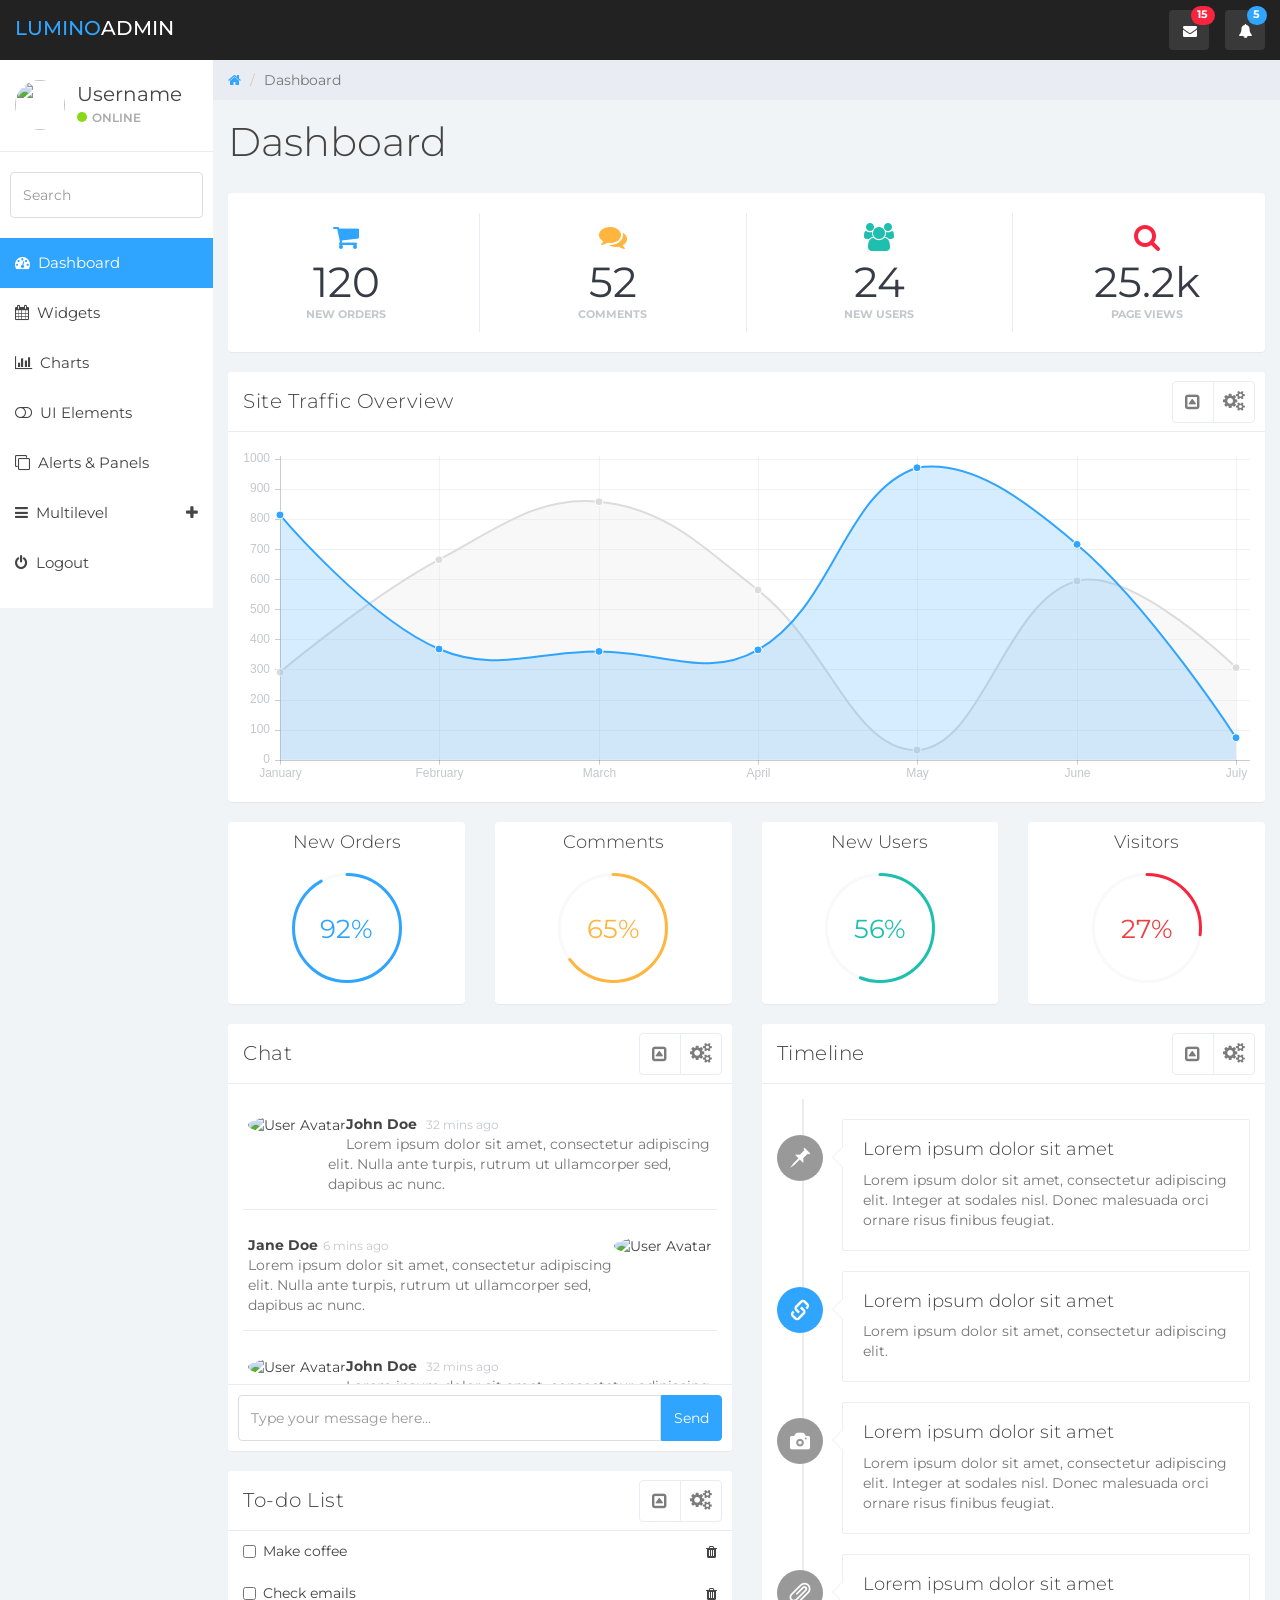
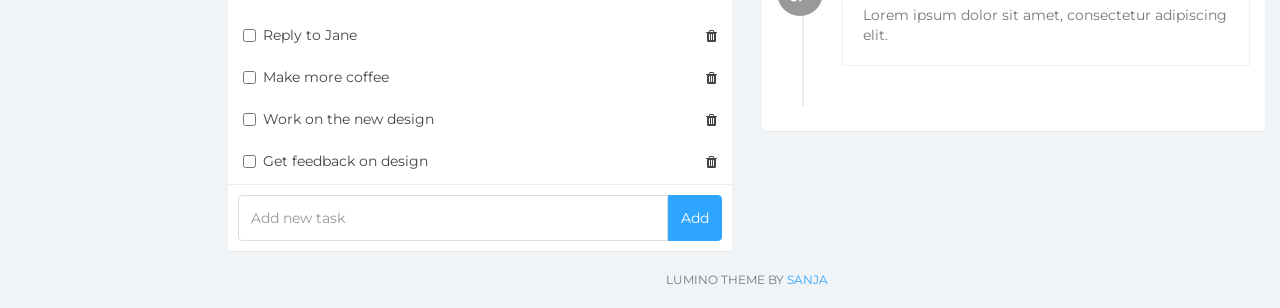
==== commit ce4b23e5: "first commit" ====
--- a/examples/Lumino Admin Bootstrap Template/lumino/index.html
+++ b/examples/Lumino Admin Bootstrap Template/lumino/index.html
@@ -486,7 +486,7 @@
 				</div>
 			</div><!--/.col-->
 			<div class="col-sm-12">
-				<p class="back-link">Lumino Theme by <a href="https://www.medialoot.com">Medialoot</a></p>
+				<p class="back-link">Lumino Theme by <a href="https://www.sanja.com">sanja</a></p>
 			</div>
 		</div><!--/.row-->
 	</div>	<!--/.main-->
